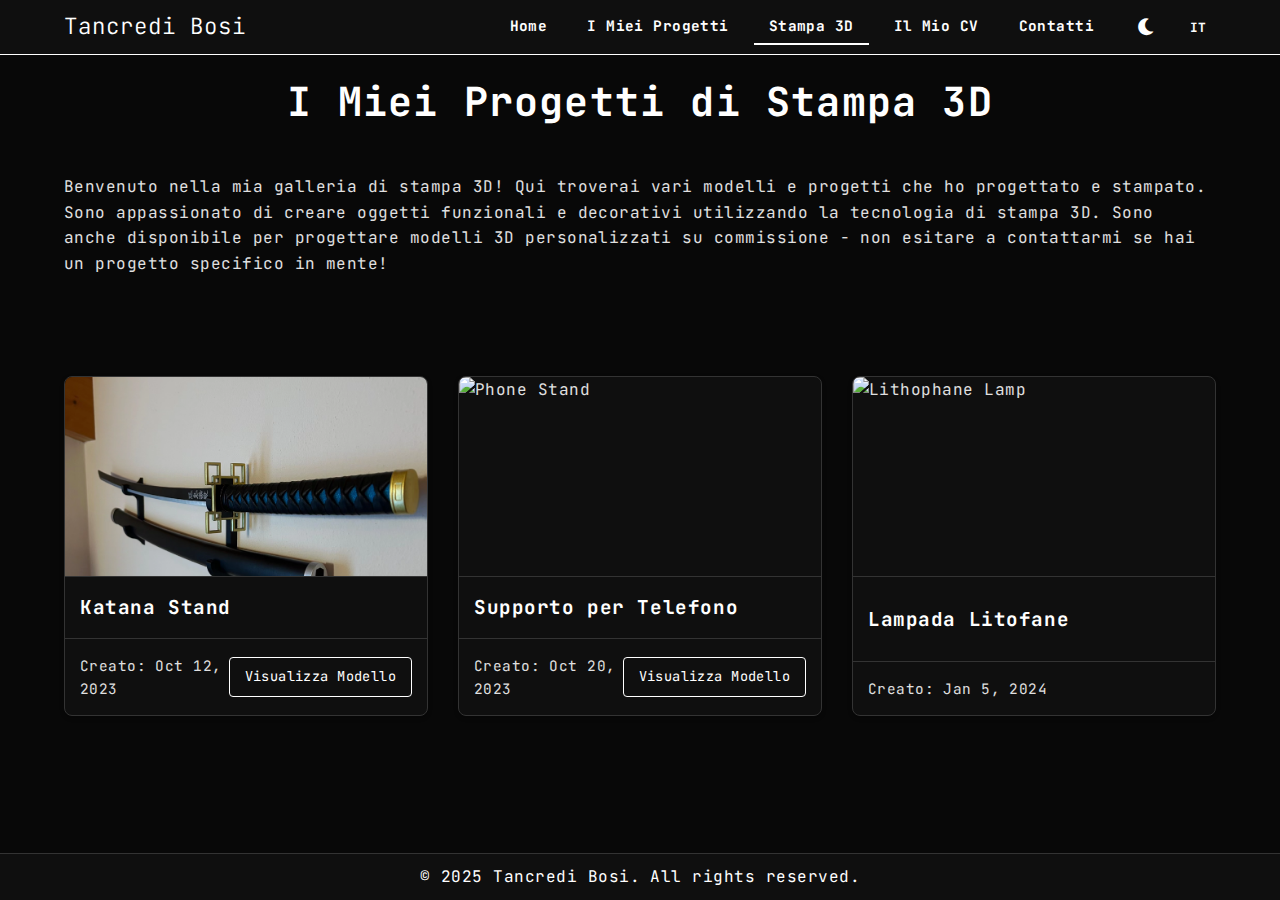
==== 3dprinting.html @ ca9b3aa0 "update pages and added 3dprinting" ====
<!DOCTYPE html>
<html lang="en">
<head>
    <meta charset="UTF-8">
    <meta name="viewport" content="width=device-width, initial-scale=1.0">
    <title>Tancredi Bosi - 3D Printing</title>
    <link href="https://fonts.googleapis.com/css2?family=JetBrains+Mono:wght@300;400;700&family=Space+Mono:wght@400;700&display=swap" rel="stylesheet">
    <link rel="stylesheet" href="https://cdnjs.cloudflare.com/ajax/libs/font-awesome/6.0.0-beta3/css/all.min.css">
    <link rel="stylesheet" href="styles.css">
    <script src="3dprinting.js" defer></script>
    <script src="theme-switcher.js" defer></script>
    <script src="language-switcher.js" defer></script>
</head>
<body>
    <header>
        <div class="container">
            <div class="logo-name-container">
                <h1>Tancredi Bosi</h1>
            </div>
            <div class="nav-buttons">
                <a href="index.html" class="btn" data-en="Home" data-it="Home">Home</a>
                <a href="projects.html" class="btn" data-en="My Projects" data-it="I Miei Progetti">My Projects</a>
                <a href="3dprinting.html" class="btn active" data-en="3D Printing" data-it="Stampa 3D">3D Printing</a>
                <a href="cv.html" class="btn" data-en="My CV" data-it="Il Mio CV">My CV</a>
                <a href="contact.html" class="btn" data-en="Contact" data-it="Contatti">Contact</a>
                <button id="theme-toggle" title="Switch to light mode">
                    <i id="theme-icon" class="fas fa-moon"></i>
                </button>
                <button id="language-toggle" title="Switch to English" style="margin-left: 5px; padding: 5px 8px; font-size: 0.8rem;">
                    <span id="language-icon">IT</span>
                </button>
            </div>
        </div>
    </header>

    <section class="printing-section">
        <div class="container">
            <h2 data-en="My 3D Printing Projects" data-it="I Miei Progetti di Stampa 3D">My 3D Printing Projects</h2>
            <p class="section-intro" data-en="Welcome to my 3D printing gallery! Here you'll find various models and projects I've designed and printed. I'm passionate about creating functional and decorative objects using 3D printing technology. I am also available to design custom 3D models on commission - feel free to contact me if you have a specific project in mind!" data-it="Benvenuto nella mia galleria di stampa 3D! Qui troverai vari modelli e progetti che ho progettato e stampato. Sono appassionato di creare oggetti funzionali e decorativi utilizzando la tecnologia di stampa 3D. Sono anche disponibile per progettare modelli 3D personalizzati su commissione - non esitare a contattarmi se hai un progetto specifico in mente!">Welcome to my 3D printing gallery! Here you'll find various models and projects I've designed and printed. I'm passionate about creating functional and decorative objects using 3D printing technology. I am also available to design custom 3D models on commission - feel free to contact me if you have a specific project in mind!</p>
            <div class="project-grid" id="printing-grid">
                <div class="project-card">
                    <img src="images/project1.jpg" alt="Project 1" class="project-image">
                    <div class="project-info">
                        <h3>Project Title</h3>
                        <p>Project description goes here. This is a sample project card to demonstrate the layout.</p>
                        <a href="#" class="project-link">View Project</a>
                    </div>
                </div>
                <!-- 3D printing project cards will be dynamically added here -->
            </div>
        </div>
    </section>

    <footer>
        <div class="container">
            <p>&copy; 2025 Tancredi Bosi. All rights reserved.</p>
        </div>
    </footer>
</body>
</html>
---- styles.css ----
/* Main styles for the portfolio website */
:root {
    /* Dark theme (default) */
    --bg-color: #080808;
    --header-bg-color: #0f0f0f;
    --text-color: #e0e0e0;
    --heading-color: #ffffff;
    --border-color: #333;
    --highlight-border: #ffffff;
    --card-bg: #0f0f0f;
    --btn-hover-bg: #ffffff;
    --btn-hover-color: #000000;
    --footer-bg: #0f0f0f;
}

[data-theme="light"] {
    /* Light theme */
    --bg-color: #f5f5f5;
    --header-bg-color: #ffffff;
    --text-color: #333333;
    --heading-color: #222222;
    --border-color: #dddddd;
    --highlight-border: #333333;
    --card-bg: #ffffff;
    --btn-hover-bg: #333333;
    --btn-hover-color: #ffffff;
    --footer-bg: #ffffff;
}

* {
    margin: 0;
    padding: 0;
    box-sizing: border-box;
    font-family: 'JetBrains Mono', 'Space Mono', monospace;
    letter-spacing: 0.03em;
}

body {
    background-color: var(--bg-color);
    color: var(--text-color);
    line-height: 1.6;
    padding-top: 70px;
}

.container {
    width: 100%;
    margin: 0 auto;
    padding: 0 5%;
}

/* Header styles */
header {
    background-color: var(--header-bg-color);
    color: var(--heading-color);
    padding: 4px 0;
    border-bottom: 1px solid var(--highlight-border);
    position: fixed;
    top: 0;
    width: 100%;
    z-index: 1000;
}

header .container {
    display: flex;
    flex-direction: row;
    justify-content: space-between;
    align-items: center;
    position: relative;
}

.logo-name-container {
    display: flex;
    align-items: center;
    margin-left: -10px;
}

header h1 {
    font-size: 1.4rem;
    margin-bottom: 0;
    text-align: left;
    font-family: 'JetBrains Mono', 'Space Mono', monospace;
    font-weight: 300;
    letter-spacing: 1px;
    margin-left: 10px;
}

header p {
    font-size: 1rem;
    margin-bottom: 10px;
    text-align: left;
}

/* Navigation buttons */
.nav-buttons {
    display: flex;
    justify-content: flex-end;
    gap: 10px;
    z-index: 1000;
    padding: 5px 10px;
    margin-right: -10px;
}

.btn {
    display: inline-block;
    background-color: transparent;
    color: var(--heading-color);
    padding: 5px 15px;
    text-decoration: none;
    font-weight: bold;
    font-size: 0.9rem;
    transition: color 0.3s, transform 0.2s;
    position: relative;
}

.btn::after {
    content: '';
    position: absolute;
    width: 0;
    height: 2px;
    bottom: 0;
    left: 50%;
    background-color: var(--highlight-border);
    transition: width 0.3s ease, left 0.3s ease;
}

.btn:hover::after {
    width: 100%;
    left: 0;
}

.btn.active {
    color: var(--heading-color);
}

.btn.active::after {
    width: 100%;
    left: 0;
    background-color: var(--highlight-border);
}

.btn:hover {
    color: var(--heading-color);
    transform: translateY(-2px);
}

/* About section */
.about {
    padding: 80px 0 60px;
    text-align: center;
    margin-bottom: 60px;
}

.about h2 {
    font-size: 2.5rem;
    margin-bottom: 20px;
    color: var(--heading-color);
}

.about p {
    font-size: 1.1rem;
    max-width: 800px;
    margin: 0 auto 20px;
}

/* Projects page */
.projects {
    padding: 60px 0;
    margin-bottom: 60px;
}

.projects h2 {
    text-align: center;
    font-size: 2.5rem;
    margin-bottom: 40px;
    color: var(--heading-color);
}

.project-grid {
    display: flex;
    flex-direction: column;
    gap: 30px;
    max-width: 1200px;
    margin: 0 auto;
}

/* 3D Printing specific styles */
.printing-section .project-grid {
    display: grid;
    grid-template-columns: repeat(3, 1fr);
    gap: 30px;
    padding: 20px 0;
}

.printing-section h2 {
    text-align: center;
    font-size: 2.5rem;
    margin-bottom: 40px;
    color: var(--heading-color);
}

.printing-section .project-card {
    display: flex;
    flex-direction: column;
    background: var(--card-bg);
    border: 1px solid var(--border-color);
    border-radius: 8px;
    overflow: hidden;
    transition: transform 0.3s ease;
}

.printing-section .project-card:hover {
    transform: translateY(-5px);
}

.printing-section .project-image {
    width: 100%;
    height: 200px;
    object-fit: cover;
}

.printing-section .project-card h3 {
    padding: 15px;
    margin: 0;
    font-size: 1.2rem;
    color: var(--heading-color);
}

.printing-section .project-card .card-footer {
    display: flex;
    justify-content: space-between;
    align-items: center;
    padding: 15px;
    border-top: 1px solid var(--border-color);
}

.printing-section .project-card .updated {
    margin: 0;
    font-size: 0.9rem;
    color: var(--text-color);
}

.printing-section .project-card .project-link {
    padding: 8px 15px;
    background-color: transparent;
    color: var(--heading-color);
    text-decoration: none;
    border: 1px solid var(--heading-color);
    border-radius: 4px;
    transition: all 0.3s ease;
}

.printing-section .project-card .project-link:hover {
    background-color: var(--heading-color);
    color: var(--bg-color);
}

.printing-section .project-image {
    width: 100%;
    height: 200px;
    border-bottom: 1px solid var(--border-color);
}

.printing-section .project-info {
    padding: 20px;
    display: flex;
    flex-direction: column;
    gap: 15px;
}

.printing-section .details-row {
    display: flex;
    justify-content: space-between;
    align-items: center;
    margin-top: auto;
}

.printing-section .project-date {
    font-size: 0.9rem;
    color: var(--text-color);
    opacity: 0.8;
}

.printing-section .project-link {
    margin: 0;
    padding: 8px 16px;
    font-size: 0.85rem;
}

.project-card {
    background-color: var(--card-bg);
    border-radius: 12px;
    overflow: hidden;
    box-shadow: 0 2px 4px rgba(0, 0, 0, 0.3);
    transition: transform 0.3s;
    border: 1px solid var(--border-color);
    width: 100%;
    display: flex;
    align-items: stretch;
    justify-content: space-between;
}

.project-card:hover {
    transform: translateY(-5px);
}

.project-image {
    width: 300px;
    height: 100%;
    object-fit: cover;
    flex-shrink: 0;
    align-self: stretch;
}

.project-info {
    padding: 25px;
    display: flex;
    flex-direction: column;
    flex-grow: 1;
    position: relative;
    margin-right: auto;
}

.project-info h3 {
    font-size: 1.5rem;
    margin-bottom: 10px;
    color: var(--heading-color);
}

.project-info p {
    margin-bottom: 15px;
    flex-grow: 1;
}

.project-link {
    background-color: #333;
    color: white;
    padding: 12px 24px;
    text-decoration: none;
    border-radius: 8px;
    font-size: 0.9rem;
    transition: background-color 0.3s, transform 0.2s;
    text-align: center;
    align-self: center;
    margin: 25px;
    white-space: nowrap;
    margin-left: auto;
    margin-right: 25px;
}

.project-link:hover {
    background-color: var(--btn-hover-bg);
    color: var(--btn-hover-color);
    transform: translateY(-2px);
    box-shadow: 0 2px 4px rgba(0, 0, 0, 0.2);
}

/* GitHub projects specific styles */
.loading, .error {
    grid-column: 1 / -1;
    text-align: center;
    padding: 40px;
    font-size: 1.2rem;
    color: #e0e0e0;
}

.error {
    color: #ff6b6b;
}

.repo-details {
    display: flex;
    justify-content: space-between;
    font-size: 0.8rem;
    color: #888;
    margin-bottom: 10px;
}

.language, .updated {
    display: inline-block;
}

/* Footer */
footer {
    background-color: var(--footer-bg);
    color: var(--heading-color);
    text-align: center;
    padding: 10px 0;
    border-top: 1px solid var(--border-color);
    position: fixed;
    bottom: 0;
    width: 100%;
    z-index: 100;
}

/* Contact page */
.contact {
    padding: 60px 0;
    text-align: center;
    margin-bottom: 60px;
}

.contact h2 {
    font-size: 2.5rem;
    margin-bottom: 20px;
    color: var(--heading-color);
}

.contact p {
    font-size: 1.1rem;
    max-width: 800px;
    margin: 0 auto 30px;
}

/* Section intro paragraph spacing */
.section-intro {
    margin-bottom: 80px;
}

.social-links {
    display: flex;
    flex-wrap: wrap;
    justify-content: center;
    gap: 30px;
    margin-top: 40px;
}

.social-link {
    display: flex;
    flex-direction: column;
    align-items: center;
    color: var(--text-color);
    text-decoration: none;
    transition: transform 0.3s, color 0.3s;
    padding: 10px;
}

.social-link:hover {
    transform: translateY(-5px);
    color: var(--heading-color);
}

.social-link i {
    font-size: 3rem;
    margin-bottom: 10px;
}

#email-copy {
    cursor: pointer;
    position: relative;
}

.tooltip {
    visibility: hidden;
    background-color: var(--card-bg);
    color: var(--text-color);
    text-align: center;
    border-radius: 8px;
    padding: 5px 10px;
    position: absolute;
    z-index: 1;
    bottom: 125%;
    left: 50%;
    margin-left: -100px;
    opacity: 0;
    transition: opacity 0.3s;
    font-size: 0.9rem;
    border: 1px solid var(--border-color);
    width: 200px;
}

#email-copy:hover .tooltip {
    visibility: visible;
    opacity: 1;
}

/* Theme and Language toggle */
#theme-toggle, #language-toggle {
    background: none;
    border: none;
    /* border-radius: 50%; */
    color: var(--heading-color);
    font-size: 1.2rem;
    cursor: pointer;
    padding: 8px;
    margin-left: 10px;
    transition: all 0.3s ease;
    display: flex;
    align-items: center;
    justify-content: center;
    width: 36px;
    height: 36px;
}

#theme-toggle:hover, #language-toggle:hover {
    transform: translateY(-3px);
    box-shadow: 0 2px 5px rgba(0, 0, 0, 0.2);
    border-color: var(--heading-color);
}

#language-toggle {
    font-size: 0.9rem;
    font-weight: bold;
}

/* Responsive design */
@media (max-width: 768px) {
    header h1 {
        font-size: 2.5rem;
    }
    
    .project-grid {
        grid-template-columns: repeat(auto-fill, minmax(250px, 1fr));
    }
    
    .nav-buttons {
        flex-direction: column;
        align-items: center;
    }
}

@media (max-width: 480px) {
    header h1 {
        font-size: 2rem;
    }
    
    .project-grid {
        grid-template-columns: 1fr;
    }
}
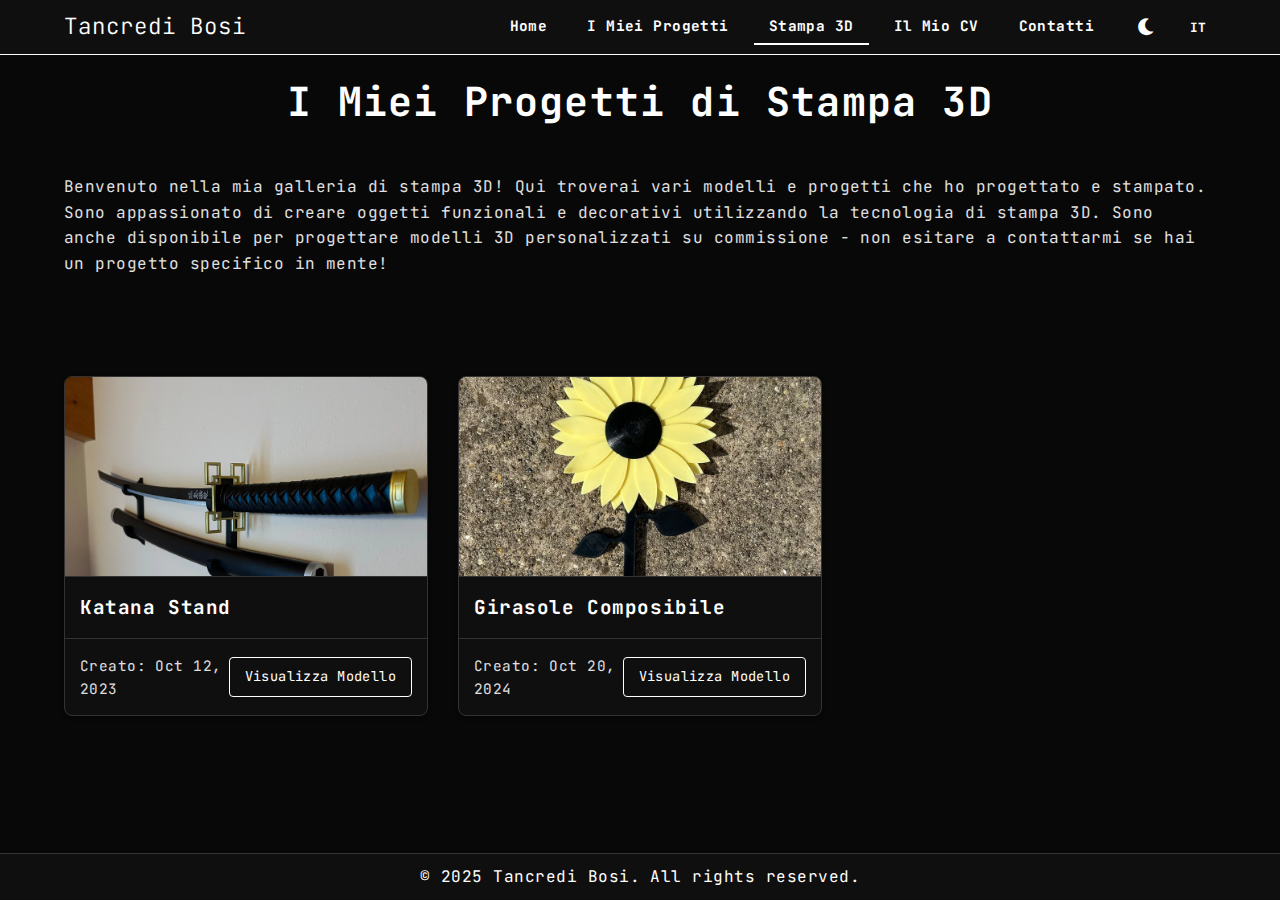
==== commit e2558ad5: "feat: fixed the menu for mobile and added cv pdf download" ====
--- a/3dprinting.html
+++ b/3dprinting.html
@@ -10,6 +10,7 @@
     <script src="3dprinting.js" defer></script>
     <script src="theme-switcher.js" defer></script>
     <script src="language-switcher.js" defer></script>
+    <script src="mobile-menu.js" defer></script>
 </head>
 <body>
     <header>
@@ -17,6 +18,9 @@
             <div class="logo-name-container">
                 <h1>Tancredi Bosi</h1>
             </div>
+            <button id="mobile-menu-toggle" aria-label="Toggle navigation menu">
+                <i class="fas fa-bars"></i>
+            </button>
             <div class="nav-buttons">
                 <a href="index.html" class="btn" data-en="Home" data-it="Home">Home</a>
                 <a href="projects.html" class="btn" data-en="My Projects" data-it="I Miei Progetti">My Projects</a>
--- a/styles.css
+++ b/styles.css
@@ -146,20 +146,127 @@
 /* About section */
 .about {
     padding: 80px 0 60px;
-    text-align: center;
     margin-bottom: 60px;
 }
 
 .about h2 {
     font-size: 2.5rem;
-    margin-bottom: 20px;
-    color: var(--heading-color);
+    margin-bottom: 30px;
+    color: var(--heading-color);
+    text-align: left;
 }
 
 .about p {
-    font-size: 1.1rem;
-    max-width: 800px;
-    margin: 0 auto 20px;
+    font-size: 1.2rem;
+    margin-bottom: 25px;
+    text-align: justify;
+    line-height: 1.7;
+}
+
+/* Profile container styles */
+.profile-container {
+    display: flex;
+    flex-direction: row;
+    justify-content: space-between;
+    align-items: flex-start;
+    gap: 30px;
+    flex-wrap: wrap;
+}
+
+.profile-text {
+    flex: 2;
+    text-align: justify;
+    min-width: 300px;
+    max-width: 60%;
+}
+
+.profile-image-container {
+    flex: 2;
+    display: flex;
+    flex-direction: column;
+    align-items: center;
+    gap: 30px;
+    min-width: 300px;
+}
+
+.profile-image, .profile-map {
+    display: flex;
+    flex-direction: column;
+    align-items: center;
+    width: 100%;
+}
+
+#location-map {
+    width: 350px;
+    height: 350px;
+    border-radius: 15px;
+    border: 3px solid var(--highlight-border);
+    transition: transform 0.3s ease;
+    z-index: 1;
+}
+
+.map-caption {
+    margin-top: 15px;
+    font-size: 1.2rem;
+    color: var(--heading-color);
+    text-align: center;
+}
+
+/* Leaflet popup styling to match theme */
+.leaflet-popup-content-wrapper {
+    background-color: var(--card-bg);
+    color: var(--text-color);
+    border-radius: 8px;
+}
+
+.leaflet-popup-tip {
+    background-color: var(--card-bg);
+}
+
+.profile-image img {
+    width: 350px;
+    height: 350px;
+    border-radius: 15px;
+    object-fit: cover;
+    border: 3px solid var(--highlight-border);
+    transition: transform 0.3s ease;
+}
+
+.image-caption {
+    margin-top: 15px;
+    font-size: 1.2rem;
+    color: var(--heading-color);
+    font-weight: bold;
+}
+
+/* Responsive design for profile */
+@media (max-width: 900px) {
+    .profile-container {
+        flex-direction: column;
+        align-items: center;
+    }
+    
+    .profile-text {
+        width: 100%;
+        max-width: 100%;
+        order: 1;
+    }
+    
+    .profile-image-container {
+        width: 100%;
+        max-width: 100%;
+        margin-bottom: 40px;
+        order: 2;
+    }
+    
+    .about h2 {
+        text-align: center;
+        margin-bottom: 20px;
+    }
+    
+    .about p {
+        text-align: center;
+    }
 }
 
 /* Projects page */
@@ -411,6 +518,121 @@
     margin: 0 auto 30px;
 }
 
+/* Contact form styles */
+.contact-form-container {
+    max-width: 700px;
+    margin: 60px auto 0;
+    padding: 30px;
+    background-color: var(--card-bg);
+    border-radius: 12px;
+    border: 1px solid var(--border-color);
+    box-shadow: 0 2px 10px rgba(0, 0, 0, 0.1);
+}
+
+.contact-form-container h3 {
+    font-size: 1.8rem;
+    margin-bottom: 25px;
+    color: var(--heading-color);
+    text-align: center;
+}
+
+.contact-form {
+    display: flex;
+    flex-direction: column;
+    gap: 20px;
+}
+
+.form-group {
+    display: flex;
+    flex-direction: column;
+    text-align: left;
+}
+
+.form-group label {
+    margin-bottom: 8px;
+    font-size: 1rem;
+    color: var(--heading-color);
+}
+
+.contact-form input,
+.contact-form textarea {
+    padding: 12px 15px;
+    border: 1px solid var(--border-color);
+    border-radius: 6px;
+    background-color: var(--bg-color);
+    color: var(--text-color);
+    font-family: 'JetBrains Mono', 'Space Mono', monospace;
+    font-size: 1rem;
+    transition: border-color 0.3s;
+}
+
+.contact-form input:focus,
+.contact-form textarea:focus {
+    outline: none;
+    border-color: var(--highlight-border);
+}
+
+.submit-btn {
+    background-color: #333;
+    color: white;
+    padding: 12px 24px;
+    border: none;
+    border-radius: 8px;
+    font-size: 1rem;
+    cursor: pointer;
+    transition: background-color 0.3s, transform 0.2s;
+    margin-top: 10px;
+    font-family: 'JetBrains Mono', 'Space Mono', monospace;
+    align-self: center;
+}
+
+.submit-btn:hover {
+    background-color: var(--btn-hover-bg);
+    color: var(--btn-hover-color);
+    transform: translateY(-2px);
+}
+
+.form-status {
+    margin-top: 15px;
+    padding: 10px;
+    border-radius: 6px;
+    text-align: center;
+    display: none;
+}
+
+.form-status.success {
+    background-color: rgba(39, 174, 96, 0.2);
+    color: #27ae60;
+    border: 1px solid #27ae60;
+    display: block;
+}
+
+.form-status.error {
+    background-color: rgba(231, 76, 60, 0.2);
+    color: #e74c3c;
+    border: 1px solid #e74c3c;
+    display: block;
+}
+
+.email-client-btn {
+    background-color: #333;
+    color: white;
+    padding: 8px 16px;
+    border: none;
+    border-radius: 6px;
+    font-size: 0.9rem;
+    cursor: pointer;
+    transition: background-color 0.3s, transform 0.2s;
+    font-family: 'JetBrains Mono', 'Space Mono', monospace;
+    margin-top: 10px;
+}
+
+.email-client-btn:hover {
+    background-color: var(--btn-hover-bg);
+    color: var(--btn-hover-color);
+    transform: translateY(-2px);
+}
+
 /* Section intro paragraph spacing */
 .section-intro {
     margin-bottom: 80px;
@@ -450,22 +672,23 @@
 }
 
 .tooltip {
+    position: absolute;
+    bottom: 100%;
+    left: 50%;
+    transform: translateX(-50%);
+    background-color: var(--btn-hover-bg);
+    color: var(--btn-hover-color);
+    padding: 5px 10px;
+    border-radius: 4px;
+    font-size: 0.8rem;
+    max-width: 100%;
+    min-width: 220px;
+    word-break: break-word;
+    white-space: normal;
+    opacity: 0;
     visibility: hidden;
-    background-color: var(--card-bg);
-    color: var(--text-color);
-    text-align: center;
-    border-radius: 8px;
-    padding: 5px 10px;
-    position: absolute;
-    z-index: 1;
-    bottom: 125%;
-    left: 50%;
-    margin-left: -100px;
-    opacity: 0;
-    transition: opacity 0.3s;
-    font-size: 0.9rem;
-    border: 1px solid var(--border-color);
-    width: 200px;
+    transition: opacity 0.3s, visibility 0.3s;
+    z-index: 1000;
 }
 
 #email-copy:hover .tooltip {
@@ -502,28 +725,106 @@
     font-weight: bold;
 }
 
+/* Mobile menu styles */
+#mobile-menu-toggle {
+    display: none;
+    background: none;
+    border: none;
+    color: var(--heading-color);
+    font-size: 1.5rem;
+    cursor: pointer;
+    padding: 5px;
+    z-index: 1001;
+    transition: transform 0.3s ease;
+}
+
+#mobile-menu-toggle.active {
+    transform: rotate(90deg);
+}
+
 /* Responsive design */
 @media (max-width: 768px) {
+    body {
+        padding-top: 60px; /* Adjust for smaller header */
+    }
+    
+    header {
+        padding: 10px 0;
+    }
+    
+    header .container {
+        padding: 0 15px;
+    }
+    
     header h1 {
-        font-size: 2.5rem;
+        font-size: 1.2rem;
+        margin-left: 5px;
+    }
+    
+    .logo-name-container {
+        margin-left: 0;
+    }
+    
+    #mobile-menu-toggle {
+        display: block;
+    }
+    
+    .nav-buttons {
+        position: fixed;
+        top: 60px;
+        right: -100%;
+        width: 100%;
+        height: auto;
+        background-color: var(--header-bg-color);
+        flex-direction: column;
+        align-items: center;
+        padding: 20px 0;
+        transition: right 0.3s ease;
+        box-shadow: 0 5px 10px rgba(0, 0, 0, 0.2);
+        border-bottom: 1px solid var(--border-color);
+        z-index: 1000;
+        display: flex;
+    }
+    
+    .nav-buttons.show {
+        right: 0;
+    }
+    
+    .nav-buttons .btn {
+        margin: 10px 0;
+        width: 100%;
+        text-align: center;
+        padding: 10px 0;
+    }
+    
+    #theme-toggle, #language-toggle {
+        margin: 10px 0;
     }
     
     .project-grid {
         grid-template-columns: repeat(auto-fill, minmax(250px, 1fr));
     }
     
-    .nav-buttons {
-        flex-direction: column;
-        align-items: center;
+    body.menu-open {
+        overflow: hidden;
     }
 }
 
 @media (max-width: 480px) {
     header h1 {
-        font-size: 2rem;
+        font-size: 1.1rem;
     }
     
     .project-grid {
         grid-template-columns: 1fr;
     }
+    
+    .project-card {
+        flex-direction: column;
+    }
+    
+    .project-image {
+        width: 100%;
+        height: 200px;
+    }
 }